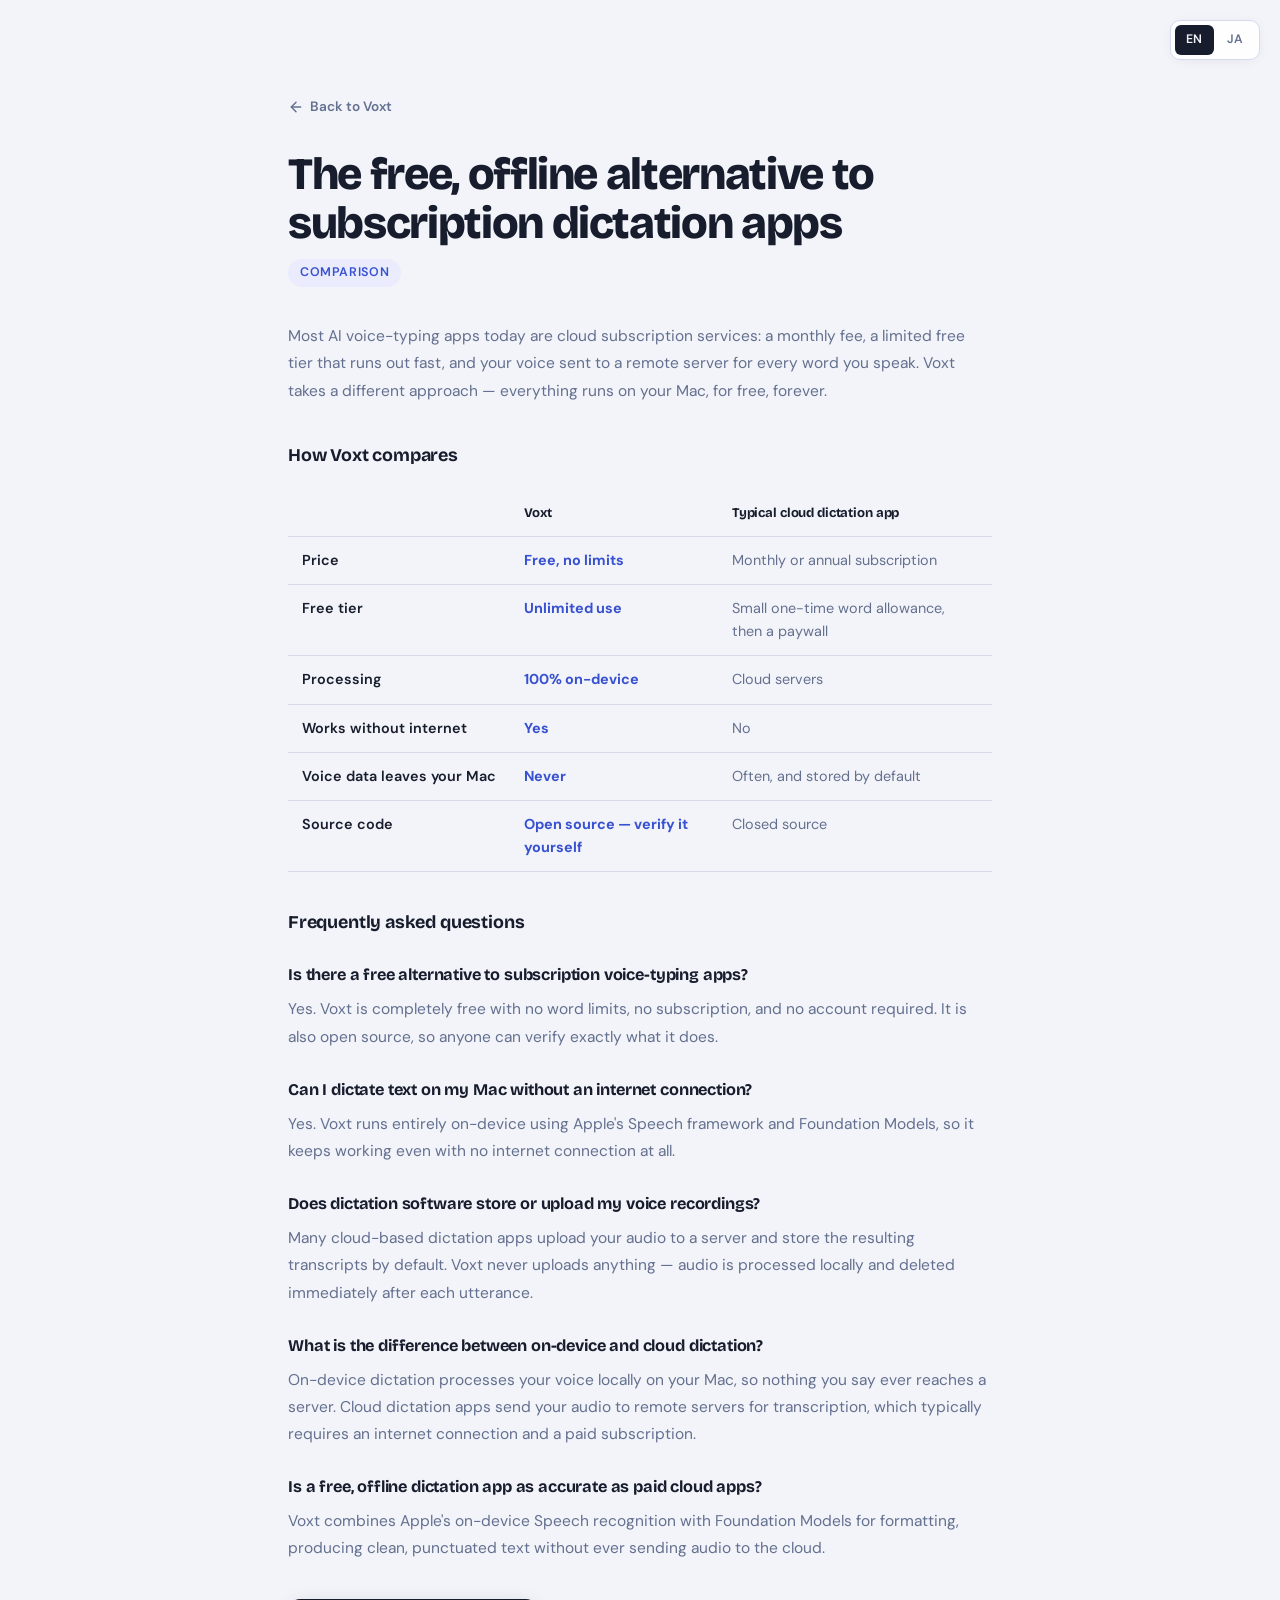
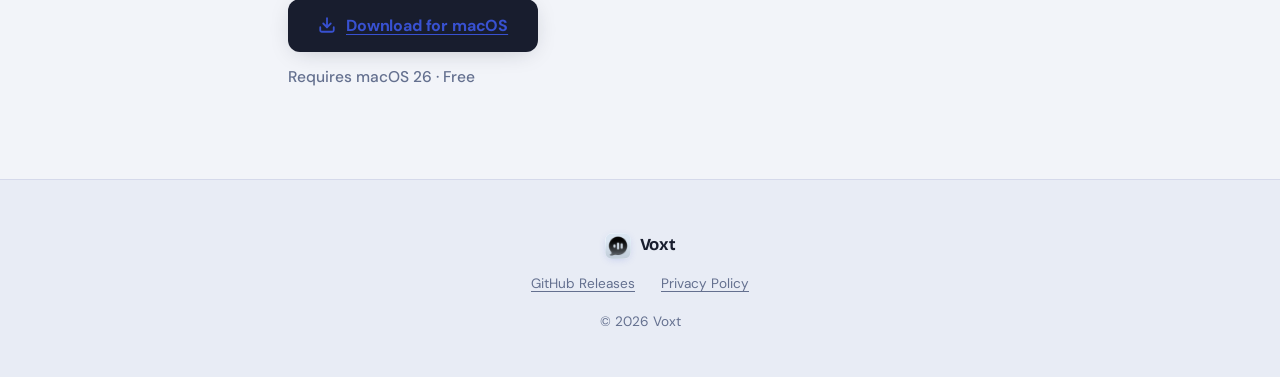
==== public/compare/index.html @ a465fa59 "Add /compare page targeting free/offline dictation search intent Most AI dictation apps are cloud su" ====
<!DOCTYPE html>
<html lang="en">
<head>
  <meta charset="UTF-8">
  <meta name="viewport" content="width=device-width, initial-scale=1.0">
  <title>Free &amp; Offline Alternative to Subscription Dictation Apps — Voxt</title>
  <meta name="description" content="Most AI voice-typing apps charge a monthly subscription and send your voice to the cloud. Voxt is free, runs fully offline on your Mac, and is open source. See how it compares.">
  <meta name="keywords" content="free dictation app, offline voice typing, no subscription dictation, private AI dictation, open source speech to text, dictation app alternative, voice to text without cloud">
  <meta name="author" content="morishin">
  <meta name="robots" content="index, follow">
  <meta name="theme-color" content="#3851d1">
  <link rel="canonical" href="https://voxt.morishin.me/compare/">
  <link rel="alternate" hreflang="en" href="https://voxt.morishin.me/compare/">
  <link rel="alternate" hreflang="ja" href="https://voxt.morishin.me/ja/compare/">
  <link rel="alternate" hreflang="x-default" href="https://voxt.morishin.me/compare/">
  <link rel="icon" type="image/webp" href="../assets/icon.webp">
  <link rel="apple-touch-icon" href="../assets/icon.webp">
  <link rel="preconnect" href="https://fonts.googleapis.com">
  <link rel="preconnect" href="https://fonts.gstatic.com" crossorigin>
  <link href="https://fonts.googleapis.com/css2?family=Bricolage+Grotesque:wght@400;700;800&family=DM+Sans:wght@400;500;700&display=swap" rel="stylesheet">

  <!-- Open Graph -->
  <meta property="og:type" content="website">
  <meta property="og:site_name" content="Voxt">
  <meta property="og:title" content="Free &amp; Offline Alternative to Subscription Dictation Apps — Voxt">
  <meta property="og:description" content="Most AI voice-typing apps charge a monthly subscription and send your voice to the cloud. Voxt is free, fully offline, and open source.">
  <meta property="og:url" content="https://voxt.morishin.me/compare/">
  <meta property="og:locale" content="en_US">
  <meta property="og:locale:alternate" content="ja_JP">
  <meta property="og:image" content="https://voxt.morishin.me/assets/icon.webp">
  <meta property="og:image:width" content="1024">
  <meta property="og:image:height" content="1024">
  <meta property="og:image:alt" content="Voxt app icon">

  <!-- Twitter Card -->
  <meta name="twitter:card" content="summary">
  <meta name="twitter:title" content="Free &amp; Offline Alternative to Subscription Dictation Apps — Voxt">
  <meta name="twitter:description" content="Voxt is free, works fully offline, and is open source — no subscription, no cloud, no data leaving your Mac.">
  <meta name="twitter:image" content="https://voxt.morishin.me/assets/icon.webp">
  <meta name="twitter:creator" content="@morishin127">

  <!-- Structured Data -->
  <script type="application/ld+json">
  {
    "@context": "https://schema.org",
    "@type": "FAQPage",
    "mainEntity": [
      {
        "@type": "Question",
        "name": "Is there a free alternative to subscription voice-typing apps?",
        "acceptedAnswer": {
          "@type": "Answer",
          "text": "Yes. Voxt is completely free with no word limits, no subscription, and no account required. It is also open source, so anyone can verify exactly what it does."
        }
      },
      {
        "@type": "Question",
        "name": "Can I dictate text on my Mac without an internet connection?",
        "acceptedAnswer": {
          "@type": "Answer",
          "text": "Yes. Voxt runs entirely on-device using Apple's Speech framework and Foundation Models, so it keeps working even with no internet connection at all."
        }
      },
      {
        "@type": "Question",
        "name": "Does dictation software store or upload my voice recordings?",
        "acceptedAnswer": {
          "@type": "Answer",
          "text": "Many cloud-based dictation apps upload your audio to a server and store the resulting transcripts by default. Voxt never uploads anything — audio is processed locally and deleted immediately after each utterance."
        }
      },
      {
        "@type": "Question",
        "name": "What is the difference between on-device and cloud dictation?",
        "acceptedAnswer": {
          "@type": "Answer",
          "text": "On-device dictation processes your voice locally on your Mac, so nothing you say ever reaches a server. Cloud dictation apps send your audio to remote servers for transcription, which typically requires an internet connection and a paid subscription."
        }
      },
      {
        "@type": "Question",
        "name": "Is a free, offline dictation app as accurate as paid cloud apps?",
        "acceptedAnswer": {
          "@type": "Answer",
          "text": "Voxt combines Apple's on-device Speech recognition with Foundation Models for formatting, producing clean, punctuated text without ever sending audio to the cloud."
        }
      }
    ]
  }
  </script>

  <link rel="stylesheet" href="../assets/style.css">
</head>
<body>

<nav class="lang-switch">
  <a href="/compare/" class="active">EN</a>
  <a href="/ja/compare/">JA</a>
</nav>

<article class="legal">
  <a href="/" class="back">
    <svg width="16" height="16" viewBox="0 0 24 24" fill="none" stroke="currentColor" stroke-width="2.2" stroke-linecap="round" stroke-linejoin="round" aria-hidden="true"><path d="M19 12H5"/><path d="m12 19-7-7 7-7"/></svg>
    Back to Voxt
  </a>

  <h1>The free, offline alternative to subscription dictation apps</h1>
  <span class="updated">Comparison</span>

  <p>Most AI voice-typing apps today are cloud subscription services: a monthly fee, a limited free tier that runs out fast, and your voice sent to a remote server for every word you speak. Voxt takes a different approach — everything runs on your Mac, for free, forever.</p>

  <h2>How Voxt compares</h2>
  <table class="compare-table">
    <thead>
      <tr>
        <th>&nbsp;</th>
        <th>Voxt</th>
        <th>Typical cloud dictation app</th>
      </tr>
    </thead>
    <tbody>
      <tr>
        <td>Price</td>
        <td class="yes">Free, no limits</td>
        <td>Monthly or annual subscription</td>
      </tr>
      <tr>
        <td>Free tier</td>
        <td class="yes">Unlimited use</td>
        <td>Small one-time word allowance, then a paywall</td>
      </tr>
      <tr>
        <td>Processing</td>
        <td class="yes">100% on-device</td>
        <td>Cloud servers</td>
      </tr>
      <tr>
        <td>Works without internet</td>
        <td class="yes">Yes</td>
        <td>No</td>
      </tr>
      <tr>
        <td>Voice data leaves your Mac</td>
        <td class="yes">Never</td>
        <td>Often, and stored by default</td>
      </tr>
      <tr>
        <td>Source code</td>
        <td class="yes">Open source — verify it yourself</td>
        <td>Closed source</td>
      </tr>
    </tbody>
  </table>

  <h2>Frequently asked questions</h2>

  <h3>Is there a free alternative to subscription voice-typing apps?</h3>
  <p>Yes. Voxt is completely free with no word limits, no subscription, and no account required. It is also open source, so anyone can verify exactly what it does.</p>

  <h3>Can I dictate text on my Mac without an internet connection?</h3>
  <p>Yes. Voxt runs entirely on-device using Apple's Speech framework and Foundation Models, so it keeps working even with no internet connection at all.</p>

  <h3>Does dictation software store or upload my voice recordings?</h3>
  <p>Many cloud-based dictation apps upload your audio to a server and store the resulting transcripts by default. Voxt never uploads anything — audio is processed locally and deleted immediately after each utterance.</p>

  <h3>What is the difference between on-device and cloud dictation?</h3>
  <p>On-device dictation processes your voice locally on your Mac, so nothing you say ever reaches a server. Cloud dictation apps send your audio to remote servers for transcription, which typically requires an internet connection and a paid subscription.</p>

  <h3>Is a free, offline dictation app as accurate as paid cloud apps?</h3>
  <p>Voxt combines Apple's on-device Speech recognition with Foundation Models for formatting, producing clean, punctuated text without ever sending audio to the cloud.</p>

  <div class="cta-group">
    <a href="https://github.com/morishin/voxt/releases/latest" class="btn-primary">
      <svg viewBox="0 0 24 24" fill="none" stroke="currentColor" stroke-width="2.4" stroke-linecap="round" stroke-linejoin="round" aria-hidden="true">
        <path d="M21 15v4a2 2 0 0 1-2 2H5a2 2 0 0 1-2-2v-4"/>
        <polyline points="7 10 12 15 17 10"/>
        <line x1="12" y1="15" x2="12" y2="3"/>
      </svg>
      Download for macOS
    </a>
    <p class="cta-note">Requires macOS 26 &middot; Free</p>
  </div>
</article>

<footer>
  <div class="container">
    <div class="footer-brand">
      <img src="../assets/icon.webp" alt="" width="26" height="26">
      Voxt
    </div>
    <div class="footer-links">
      <a href="https://github.com/morishin/voxt/releases">GitHub Releases</a>
      <a href="../privacy.html">Privacy Policy</a>
    </div>
    <p>&copy; 2026 Voxt</p>
  </div>
</footer>

</body>
</html>
---- public/assets/style.css ----
/* ── Reset & Base ── */
*, *::before, *::after { margin: 0; padding: 0; box-sizing: border-box; }

:root {
  --c-bg: #f2f4f9;
  --c-surface: #ffffff;
  --c-soft: #e8ecf5;
  --c-text: #181d2e;
  --c-muted: #64708f;
  --c-accent: #3851d1;
  --c-accent-dark: #2a3fb0;
  --c-accent-soft: #eaecfd;
  --c-border: #d5d9eb;
  --font-display: "Bricolage Grotesque", system-ui, sans-serif;
  --font-body: "DM Sans", "Hiragino Sans", "Helvetica Neue", system-ui, sans-serif;
  --font-jp: "Zen Kaku Gothic New", "Hiragino Sans", system-ui, sans-serif;
  --max-w: 1040px;
  --section-py: clamp(72px, 11vh, 128px);
}

@media (prefers-color-scheme: dark) {
  :root {
    --c-bg: #0d1117;
    --c-surface: #141b27;
    --c-soft: #1a2333;
    --c-text: #e5eaf5;
    --c-muted: #8896b5;
    --c-accent-soft: #0e1535;
    --c-border: #1e2d45;
  }
}

html { scroll-behavior: smooth; }
body {
  font-family: var(--font-body);
  background: var(--c-bg);
  color: var(--c-text);
  line-height: 1.6;
  -webkit-font-smoothing: antialiased;
  overflow-x: hidden;
}

:lang(ja) h1,
:lang(ja) h2,
:lang(ja) .lede,
:lang(ja) .step strong { font-family: var(--font-jp); }

a { color: var(--c-accent); text-decoration: none; }
.container { max-width: var(--max-w); margin: 0 auto; padding: 0 24px; }

/* ── Fade-up ── */
.fade-up {
  opacity: 0;
  transform: translateY(22px);
  transition: opacity 0.65s ease, transform 0.65s ease;
}
.fade-up.visible { opacity: 1; transform: none; }

/* ── Language switch ── */
.lang-switch {
  position: fixed;
  top: 20px; right: 20px;
  z-index: 100;
  display: flex;
  gap: 2px;
  background: rgba(255, 255, 255, 0.88);
  backdrop-filter: blur(12px);
  -webkit-backdrop-filter: blur(12px);
  border: 1px solid var(--c-border);
  border-radius: 10px;
  padding: 4px;
  box-shadow: 0 2px 16px -6px rgba(24, 29, 46, 0.12);
}
@media (prefers-color-scheme: dark) {
  .lang-switch { background: rgba(20, 27, 39, 0.9); }
}
.lang-switch a {
  padding: 5px 11px;
  border-radius: 6px;
  font-size: 0.77rem;
  font-weight: 600;
  color: var(--c-muted);
  letter-spacing: 0.04em;
  transition: background 0.2s, color 0.2s;
}
.lang-switch a.active { background: var(--c-text); color: var(--c-bg); }
.lang-switch a:hover:not(.active) { color: var(--c-text); }

/* ── Hero ── */
.hero {
  min-height: 100vh;
  display: flex;
  align-items: center;
  justify-content: center;
  text-align: center;
  padding: clamp(96px, 14vh, 160px) 24px clamp(72px, 10vh, 112px);
  position: relative;
  overflow: hidden;
}
.hero::before {
  content: "";
  position: absolute;
  inset: 0;
  background:
    radial-gradient(ellipse 720px 520px at 18% -4%, rgba(56, 81, 209, 0.08), transparent 62%),
    radial-gradient(ellipse 640px 480px at 85% 96%, rgba(56, 81, 209, 0.06), transparent 62%);
  pointer-events: none;
}
.hero-inner {
  position: relative;
  z-index: 1;
  max-width: 680px;
  width: 100%;
}

.hero-wordmark {
  display: inline-flex;
  align-items: center;
  gap: 12px;
  margin-bottom: 28px;
}
.hero-icon {
  width: 56px; height: 56px;
  border-radius: 14px;
  display: block;
  box-shadow: 0 6px 24px -8px rgba(56, 81, 209, 0.28);
}
.wordmark-text {
  font-family: var(--font-display);
  font-size: 1.4rem;
  font-weight: 700;
  letter-spacing: -0.03em;
  color: var(--c-text);
}

.hero-badge {
  display: inline-flex;
  align-items: center;
  gap: 7px;
  padding: 5px 13px;
  border-radius: 100px;
  font-size: 0.72rem;
  font-weight: 600;
  letter-spacing: 0.09em;
  text-transform: uppercase;
  background: var(--c-accent-soft);
  color: var(--c-accent);
  margin-bottom: 22px;
}
.hero-badge::before {
  content: "";
  width: 5px; height: 5px;
  border-radius: 50%;
  background: currentColor;
  flex-shrink: 0;
}

.hero h1 {
  font-family: var(--font-display);
  font-size: clamp(3.2rem, 9vw, 6rem);
  font-weight: 800;
  letter-spacing: -0.045em;
  line-height: 1.0;
  margin-bottom: 30px;
  color: var(--c-text);
}
.hero h1 .accent { color: var(--c-accent); }

/* ── Waveform ── */
.waveform {
  display: flex;
  align-items: center;
  justify-content: center;
  gap: 4px;
  height: 52px;
  margin: 0 auto 32px;
}
.waveform-bar {
  width: 4px;
  border-radius: 2px;
  background: var(--c-accent);
  opacity: 0.7;
  animation: wave-pulse 1.55s ease-in-out infinite;
}
@keyframes wave-pulse {
  0%, 100% { transform: scaleY(0.2); opacity: 0.3; }
  50% { transform: scaleY(1); opacity: 0.85; }
}
.waveform-bar:nth-child(1)  { height: 14px; animation-delay: 0.00s; }
.waveform-bar:nth-child(2)  { height: 26px; animation-delay: 0.07s; }
.waveform-bar:nth-child(3)  { height: 40px; animation-delay: 0.14s; }
.waveform-bar:nth-child(4)  { height: 48px; animation-delay: 0.21s; }
.waveform-bar:nth-child(5)  { height: 36px; animation-delay: 0.28s; }
.waveform-bar:nth-child(6)  { height: 20px; animation-delay: 0.35s; }
.waveform-bar:nth-child(7)  { height: 44px; animation-delay: 0.42s; }
.waveform-bar:nth-child(8)  { height: 32px; animation-delay: 0.49s; }
.waveform-bar:nth-child(9)  { height: 50px; animation-delay: 0.56s; }
.waveform-bar:nth-child(10) { height: 28px; animation-delay: 0.63s; }
.waveform-bar:nth-child(11) { height: 42px; animation-delay: 0.70s; }
.waveform-bar:nth-child(12) { height: 18px; animation-delay: 0.77s; }
.waveform-bar:nth-child(13) { height: 36px; animation-delay: 0.84s; }
.waveform-bar:nth-child(14) { height: 24px; animation-delay: 0.91s; }
.waveform-bar:nth-child(15) { height: 46px; animation-delay: 0.98s; }

@media (prefers-reduced-motion: reduce) {
  .waveform-bar { animation: none; transform: none; opacity: 0.45; }
}

.lede {
  font-size: clamp(1rem, 1.55vw, 1.15rem);
  color: var(--c-muted);
  max-width: 540px;
  margin: 0 auto 40px;
  font-weight: 400;
  line-height: 1.72;
}

.cta-group { display: flex; flex-direction: column; align-items: center; gap: 12px; }

.btn-primary {
  display: inline-flex;
  align-items: center;
  gap: 10px;
  padding: 14px 30px;
  background: var(--c-text);
  color: var(--c-bg);
  border-radius: 12px;
  font-weight: 700;
  font-size: 1rem;
  letter-spacing: -0.01em;
  transition: transform 0.2s ease, box-shadow 0.2s ease;
  box-shadow: 0 4px 24px -8px rgba(24, 29, 46, 0.28);
}
.btn-primary:hover {
  transform: translateY(-2px);
  box-shadow: 0 8px 32px -8px rgba(24, 29, 46, 0.36);
  color: var(--c-bg);
}
.btn-primary svg { width: 18px; height: 18px; flex-shrink: 0; }

.cta-note {
  font-size: 0.82rem;
  color: var(--c-muted);
  font-weight: 500;
}

/* ── Features ── */
.features {
  padding: var(--section-py) 0;
  background: var(--c-surface);
  border-top: 1px solid var(--c-border);
  border-bottom: 1px solid var(--c-border);
}

.features-grid {
  display: grid;
  grid-template-columns: repeat(3, 1fr);
  gap: 2px;
  background: var(--c-border);
  border: 2px solid var(--c-border);
  border-radius: 22px;
  overflow: hidden;
}

.feature-card {
  background: var(--c-surface);
  padding: 38px 34px;
}

.feature-icon {
  width: 42px; height: 42px;
  display: flex;
  align-items: center;
  justify-content: center;
  background: var(--c-accent-soft);
  border-radius: 11px;
  margin-bottom: 22px;
  flex-shrink: 0;
}
.feature-icon svg {
  width: 20px; height: 20px;
  stroke: var(--c-accent);
  fill: none;
  stroke-width: 2;
  stroke-linecap: round;
  stroke-linejoin: round;
}

.feature-card h3 {
  font-family: var(--font-display);
  font-size: 1.12rem;
  font-weight: 700;
  letter-spacing: -0.02em;
  margin-bottom: 10px;
  color: var(--c-text);
}
.feature-card p {
  font-size: 0.92rem;
  color: var(--c-muted);
  line-height: 1.68;
}

@media (max-width: 720px) {
  .features-grid { grid-template-columns: 1fr; }
}

/* ── How it works ── */
.how { padding: var(--section-py) 0; }

.how h2 {
  font-family: var(--font-display);
  font-size: clamp(1.9rem, 4vw, 2.8rem);
  font-weight: 800;
  letter-spacing: -0.035em;
  text-align: center;
  margin-bottom: 56px;
  color: var(--c-text);
}

.steps {
  display: grid;
  grid-template-columns: repeat(3, 1fr);
  gap: 20px;
  list-style: none;
  counter-reset: steps;
}

.step {
  counter-increment: steps;
  padding: 34px 30px;
  background: var(--c-surface);
  border: 1px solid var(--c-border);
  border-radius: 20px;
  position: relative;
}

.step::before {
  content: "0" counter(steps);
  display: block;
  font-family: var(--font-display);
  font-size: 3rem;
  font-weight: 800;
  letter-spacing: -0.06em;
  line-height: 1;
  color: var(--c-accent);
  opacity: 0.15;
  margin-bottom: 14px;
}

.step strong {
  display: block;
  font-size: 1.05rem;
  font-weight: 700;
  letter-spacing: -0.015em;
  color: var(--c-text);
  margin-bottom: 9px;
}
.step p {
  font-size: 0.9rem;
  color: var(--c-muted);
  line-height: 1.62;
}

@media (max-width: 720px) {
  .steps { grid-template-columns: 1fr; gap: 14px; }
  .how h2 { margin-bottom: 36px; }
}

/* ── Footer ── */
footer {
  padding: 52px 0 44px;
  border-top: 1px solid var(--c-border);
  text-align: center;
  background: var(--c-soft);
  font-size: 0.85rem;
  color: var(--c-muted);
}
.footer-brand {
  display: inline-flex;
  align-items: center;
  gap: 9px;
  font-family: var(--font-display);
  font-size: 1.05rem;
  font-weight: 700;
  letter-spacing: -0.02em;
  color: var(--c-text);
  margin-bottom: 14px;
}
.footer-brand img {
  width: 26px; height: 26px;
  border-radius: 7px;
  box-shadow: 0 2px 8px -3px rgba(56, 81, 209, 0.28);
  display: block;
}
.footer-links {
  display: flex;
  justify-content: center;
  gap: 26px;
  margin-bottom: 16px;
  flex-wrap: wrap;
}
footer a { color: var(--c-muted); text-decoration: underline; text-underline-offset: 3px; }
footer a:hover { color: var(--c-accent); }

/* ── Legal pages ── */
.legal {
  max-width: 760px;
  margin: 0 auto;
  padding: 96px 28px 80px;
}
.legal .back {
  display: inline-flex;
  align-items: center;
  gap: 6px;
  font-size: 0.85rem;
  font-weight: 600;
  color: var(--c-muted);
  margin-bottom: 32px;
  text-decoration: none;
  transition: color 0.2s;
}
.legal .back:hover { color: var(--c-accent); }
.legal h1 {
  font-family: var(--font-display);
  font-size: clamp(2rem, 4.2vw, 2.8rem);
  font-weight: 800;
  letter-spacing: -0.03em;
  line-height: 1.1;
  margin-bottom: 10px;
}
.legal .updated {
  display: inline-block;
  font-size: 0.78rem;
  font-weight: 600;
  letter-spacing: 0.05em;
  text-transform: uppercase;
  color: var(--c-accent);
  background: var(--c-accent-soft);
  padding: 4px 12px;
  border-radius: 100px;
  margin-bottom: 36px;
}
.legal h2 {
  font-family: var(--font-display);
  font-size: 1.12rem;
  font-weight: 700;
  letter-spacing: -0.01em;
  margin: 36px 0 12px;
  color: var(--c-text);
}
.legal p, .legal li {
  font-size: 0.97rem;
  color: var(--c-muted);
  line-height: 1.75;
}
.legal ul { padding-left: 20px; margin: 8px 0 4px; }
.legal li { margin: 4px 0; }
.legal strong { color: var(--c-text); font-weight: 600; }
.legal a { color: var(--c-accent); text-decoration: underline; text-underline-offset: 3px; }

.legal h3 {
  font-family: var(--font-display);
  font-size: 1.02rem;
  font-weight: 700;
  letter-spacing: -0.01em;
  margin: 26px 0 8px;
  color: var(--c-text);
}

/* ── Compare table ── */
.compare-table {
  width: 100%;
  border-collapse: collapse;
  margin: 22px 0 12px;
  font-size: 0.9rem;
}
.compare-table th,
.compare-table td {
  padding: 12px 14px;
  text-align: left;
  border-bottom: 1px solid var(--c-border);
  vertical-align: top;
}
.compare-table th {
  font-family: var(--font-display);
  font-weight: 700;
  color: var(--c-text);
  font-size: 0.82rem;
  letter-spacing: -0.01em;
}
.compare-table td:first-child { color: var(--c-text); font-weight: 600; white-space: nowrap; }
.compare-table td { color: var(--c-muted); }
.compare-table .yes { color: var(--c-accent); font-weight: 700; }

@media (max-width: 640px) {
  .compare-table { display: block; overflow-x: auto; -webkit-overflow-scrolling: touch; }
}

.legal .cta-group { align-items: flex-start; margin: 36px 0 8px; }
@media (max-width: 640px) {
  .legal .cta-group { align-items: center; text-align: center; width: 100%; }
}
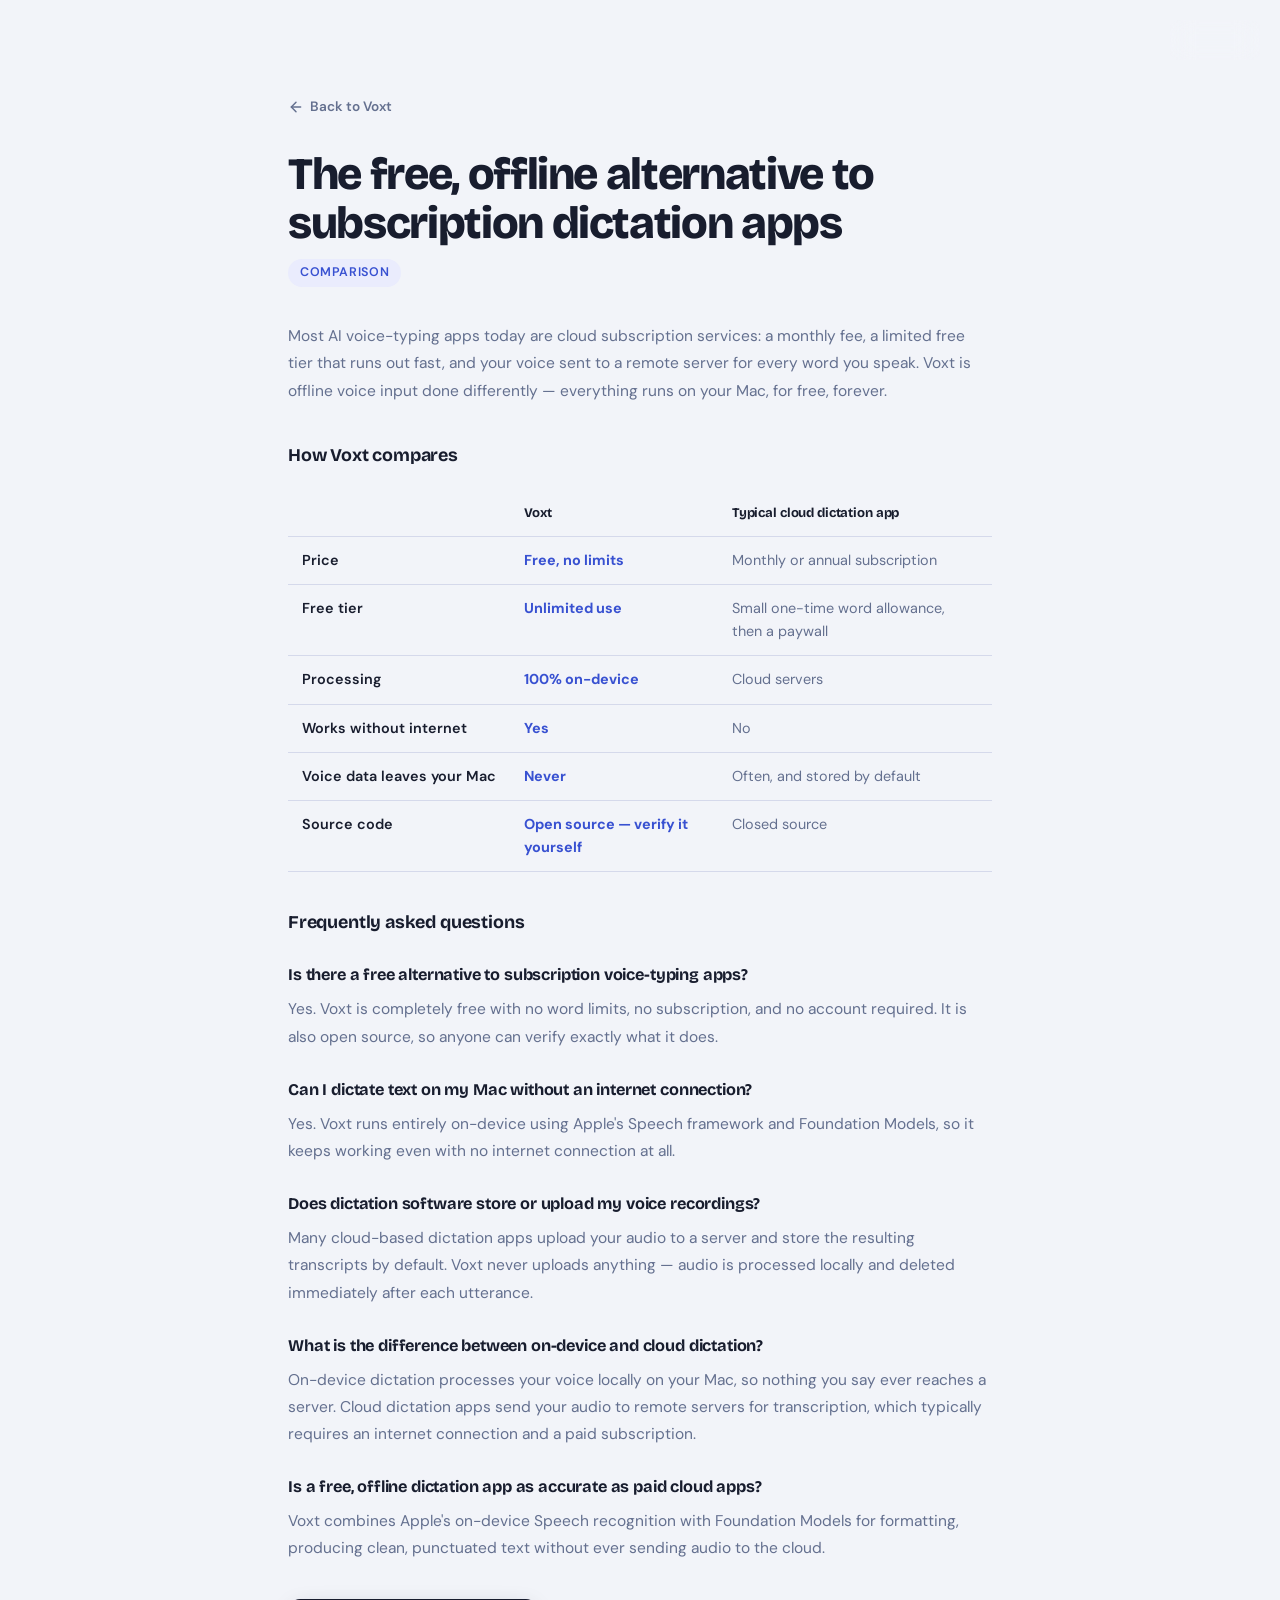
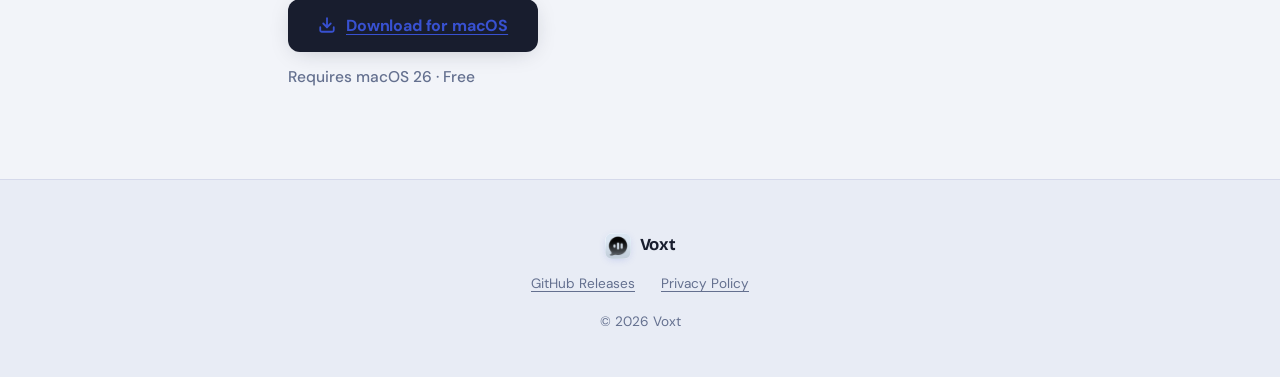
==== commit 1739de60: "Add "offline" to homepage copy/metadata for search coverage The EN homepage said "voice input" but n" ====
--- a/public/compare/index.html
+++ b/public/compare/index.html
@@ -5,7 +5,7 @@
   <meta name="viewport" content="width=device-width, initial-scale=1.0">
   <title>Free &amp; Offline Alternative to Subscription Dictation Apps — Voxt</title>
   <meta name="description" content="Most AI voice-typing apps charge a monthly subscription and send your voice to the cloud. Voxt is free, runs fully offline on your Mac, and is open source. See how it compares.">
-  <meta name="keywords" content="free dictation app, offline voice typing, no subscription dictation, private AI dictation, open source speech to text, dictation app alternative, voice to text without cloud">
+  <meta name="keywords" content="free dictation app, offline voice input, offline voice typing, no subscription dictation, private AI dictation, open source speech to text, dictation app alternative, voice to text without cloud">
   <meta name="author" content="morishin">
   <meta name="robots" content="index, follow">
   <meta name="theme-color" content="#3851d1">
@@ -107,7 +107,7 @@
   <h1>The free, offline alternative to subscription dictation apps</h1>
   <span class="updated">Comparison</span>
 
-  <p>Most AI voice-typing apps today are cloud subscription services: a monthly fee, a limited free tier that runs out fast, and your voice sent to a remote server for every word you speak. Voxt takes a different approach — everything runs on your Mac, for free, forever.</p>
+  <p>Most AI voice-typing apps today are cloud subscription services: a monthly fee, a limited free tier that runs out fast, and your voice sent to a remote server for every word you speak. Voxt is offline voice input done differently — everything runs on your Mac, for free, forever.</p>
 
   <h2>How Voxt compares</h2>
   <table class="compare-table">
